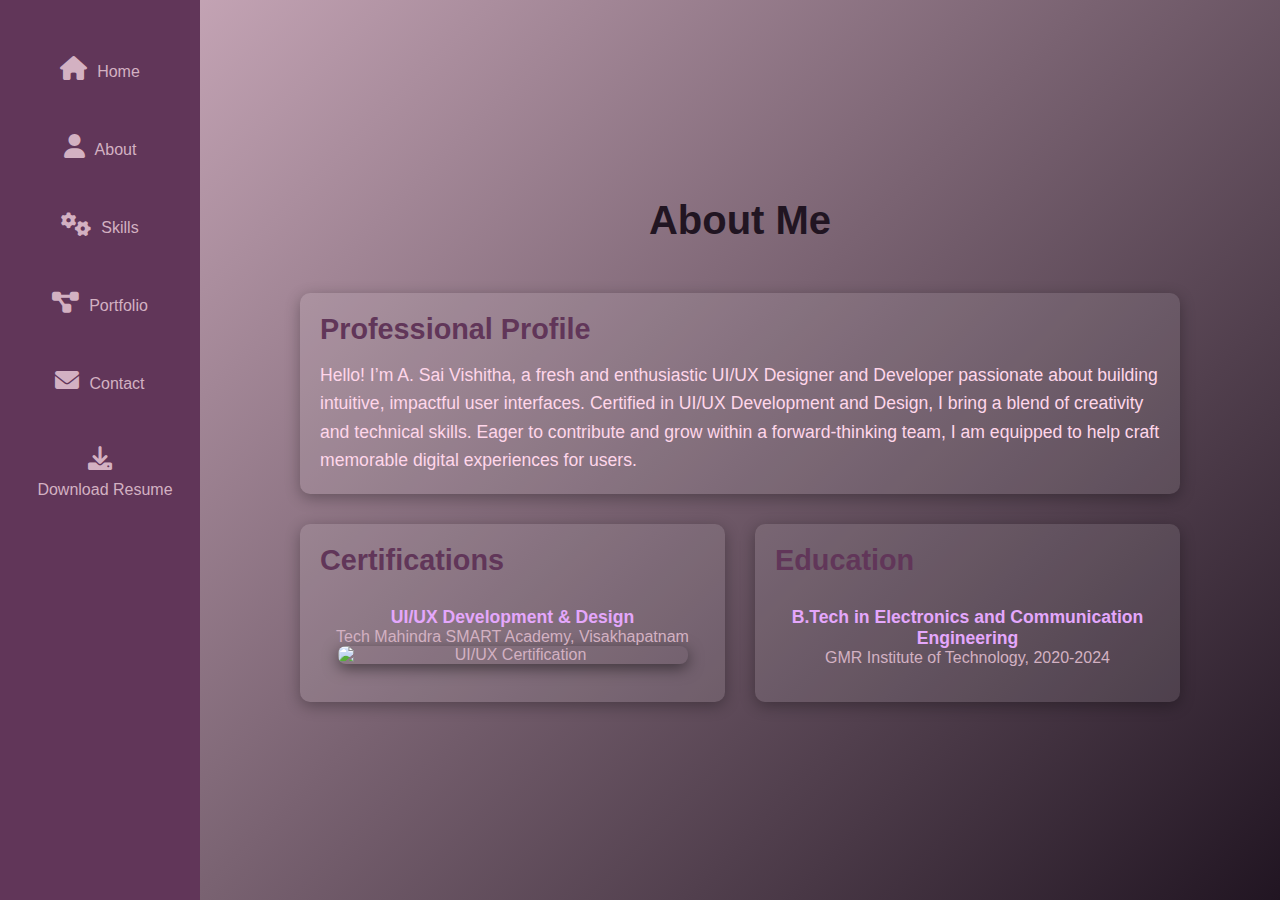
==== about.html @ b2bf9328 "first commit" ====
<!DOCTYPE html>
<html lang="en">
<head>
  <meta charset="UTF-8" />
  <meta name="viewport" content="width=device-width, initial-scale=1.0" />
  <title>Portfolio - About</title>
  <link rel="stylesheet" href="style.css" />
  <link rel="stylesheet" href="https://cdnjs.cloudflare.com/ajax/libs/font-awesome/6.0.0-beta3/css/all.min.css" />
</head>
<body>

  <!-- Sidebar Navigation -->
  <div class="sidebar">
    <ul>
        <li><a href="index.html" title="Home"><i class="fas fa-home"></i></a></li>
        <li><a href="about.html" title="About"><i class="fas fa-user"></i></a></li>
        <li><a href="skills.html" title="Skills"><i class="fas fa-cogs"></i></a></li>
        <li><a href="portfolio.html" title="Portfolio"><i class="fas fa-project-diagram"></i></a></li>
        <li><a href="contact.html" title="Contact"><i class="fas fa-envelope"></i></a></li>
        <li><a href="./images/Resume_A.Sai Vishitha.pdf" download target="_blank" class="download-btn" title="Download Resume"><i class="fas fa-download"></i></a></li>
    </ul>
  </div>

  <!-- Main Content -->
  <div class="main-content">
    <section id="about" class="about-section">
      <h2>About Me</h2>
      
      <!-- Profile Introduction Section -->
      <div class="profile-intro">
        <h3>Professional Profile</h3>
        <p>Hello! I’m A. Sai Vishitha, a fresh and enthusiastic UI/UX Designer and Developer passionate about building intuitive, impactful user interfaces. Certified in UI/UX Development and Design, I bring a blend of creativity and technical skills. Eager to contribute and grow within a forward-thinking team, I am equipped to help craft memorable digital experiences for users.</p>
      </div>
      
      <!-- Certifications Section -->
      <div class="certifications">
        <h3>Certifications</h3>
        <ul class="certification-list">
          <li>
            <span>UI/UX Development & Design</span> Tech Mahindra SMART Academy, Visakhapatnam
            <img src="images/ui-ux-certification.jpg" alt="UI/UX Certification">
          </li>
        </ul>
      </div>
      
      <!-- Education Section -->
      <div class="education">
        <h3>Education</h3>
        <ul class="education-list">
          <li>
            <span>B.Tech in Electronics and Communication Engineering</span>
            GMR Institute of Technology, 2020-2024
          </li>
        </ul>
      </div>
    </section>
  </div>

</body>
</html>
---- style.css ----
/* Global Styles */
* {
    margin: 0;
    padding: 0;
    box-sizing: border-box;
    font-family: 'Arial', sans-serif;
  }
  
  body {
    display: flex;
    background: linear-gradient(135deg, #D3B1C2, #211522);
    min-height: 100vh;
    justify-content: center;
    align-items: center;
  }
  
  /* Sidebar Styles */
  .sidebar {
    width: 60px;
    background-color: #613659;
    height: 100%;
    position: fixed;
    top: 0;
    left: 0;
    transition: width 0.3s ease-in-out;
    overflow-x: hidden;
    display: flex;
    flex-direction: column;
    align-items: center;
  }
  
  .sidebar ul {
    list-style-type: none;
    padding: 20px 0;
    text-align: center;
  }
  
  .sidebar ul li {
    margin: 20px 0;
  }
  
  .sidebar ul li a {
    color: #D3B1C2;
    font-size: 24px;
    display: block;
    padding: 15px;
    transition: transform 0.3s ease, padding 0.3s ease;
  }
  
  .sidebar ul li a:hover {
    transform: scale(1.2);
    background-color: #211522;
    border-radius: 8px;
  }
  
  .sidebar ul li a i {
    font-size: 24px;
  }
  
  /* Sidebar expands on hover */
  .sidebar:hover {
    width: 200px;
  }
  
  .sidebar:hover ul li a {
    padding: 15px 20px;
  }
  
  .sidebar:hover ul li a::after {
    content: attr(title);
    display: inline-block;
    margin-left: 10px;
    font-size: 16px;
    color: #D3B1C2;
  }
  
  /* Main Content Styles */
  .main-content {
    margin-left: 60px;
    padding: 0px 50px 0px 50px;
    width: calc(100% - 60px);  /* Ensure the content fits with the sidebar */
    transition: margin-left 0.3s ease-in-out;
  }
  
  .sidebar:hover + .main-content {
    margin-left: 200px;  /* Adjust the content margin when sidebar expands */
    width: calc(100% - 200px);  /* Make sure content resizes accordingly */
  }
  
  /* Home page */
  .home-section {
    display: flex;
    align-items: center;
    padding: 20px;
    gap: 50px;
    height: 100vh;
  }

  .profile-image img {
    width: 350px;
    border-radius: 10%;
    box-shadow: 0px 4px 15px rgba(0, 0, 0, 0.5);
  }

  /* Social icons styling */
  .social-icons {
    display: flex;
    gap: 30px;
    margin-top: 20px;
    justify-content: center;
  }

  .social-icons a {
    color: #613659;
    font-size: 36px;
    transition: transform 0.3s ease, color 0.3s ease;
  }

  .social-icons a:hover {
    justify-items: center;
    color:  #211522;
    transform: scale(1.2);
    transform: rotate(30deg);
  }

  .home-content h1 {
    font-size: 3.0em;
    background: linear-gradient(90deg, #613659, #211522, #C197D2);
    background-size: 200%;
    background-clip: text;
    color: transparent;
    animation: text-animation 5s infinite linear;
  }
  @keyframes text-animation {
    0% {
      background-position: 0%;
    }
    100% {
      background-position: 200%;
    }
  }

  .home-content h6 {
    font-size: 1.2em;
    margin: 10px 0;
    font-weight: 300;
    color: #D3B1C2;
  }

  .home-content p {
    font-size: 1.1em;
    margin: 15px 0;
    color: #D3B1C2;
    line-height: 1.6;
  }

  .contact-btn {
    display: inline-block;
    padding: 10px 20px;
    font-size: 1em;
    color: #000000;
    background-color: #C197D2;
    border: none;
    border-radius: 8px;
    cursor: pointer;
    text-decoration: none;
    transition: background 0.3s ease;
  }

  .contact-btn:hover {
    background-color: #613659;
    color: #D3B1C2;
  }

/* About Page */
.about-section {
  padding: 50px;
  display: grid;
  grid-template-columns: 1fr 1fr;
  gap: 30px;
}

.about-section h2 {
  font-size: 2.5em;
  color: #211522;
  margin-bottom: 20px;
  grid-column: span 2;
  text-align: center;
}

/* Style for profile introduction to take full width */
.profile-intro {
  background: rgba(255, 255, 255, 0.1);
  padding: 20px;
  border-radius: 10px;
  box-shadow: 0 4px 15px rgba(0, 0, 0, 0.3);
  grid-column: span 2;
}

/* Shared styles for sections */
.certifications, .education {
  background: rgba(255, 255, 255, 0.1);
  padding: 20px;
  border-radius: 10px;
  box-shadow: 0 4px 15px rgba(0, 0, 0, 0.3);
}

.profile-intro h3, .certifications h3, .education h3 {
  font-size: 1.8em;
  color: #613659;
  margin-bottom: 15px;
}

.profile-intro p {
  font-size: 1.1em;
  line-height: 1.6;
  color: #ffd6ea;
}

.certifications img {
  width: 100%;
  max-width: 350px;
  border-radius: 8px;
  box-shadow: 0px 4px 15px rgba(0, 0, 0, 0.5);
  margin-top: 10px;
  display: block;
  margin: 0 auto;
}

.certification-list, .education-list {
  list-style: none;
  padding: 0;
  margin: 0;
}

.certification-list li, .education-list li {
  padding: 15px;
  color: #D3B1C2;
  text-align: center;
  margin-top: 15px;
}

.certification-list li span, .education-list li span {
  display: block;
  color: #e4a7fc;
  font-weight: bold;
  font-size: 1.1em;
}


  /* Skills Page */
  .skills-section {
    padding: 50px;
    text-align: center;
  }

  .skills-section h2 {
    font-size: 2.5em;
    color: #211522;
    margin-bottom: 30px;
  }

  /* Skills Container */
  .skills-container {
    max-width: 1000px;
    margin: 0 auto;
    display: flex;
    flex-direction: column;
    gap: 30px;
  }

  /* Technical Skills Styling */
  .technical-skills {
    padding: 20px;
    border-radius: 10px;
  }

  .technical-skills h3 {
    text-align: left;
    font-size: 1.8em;
    color: #613659;
    margin-bottom: 20px;
  }

  /* Skills Grid */
  .skills-grid {
    display: flex;
    justify-content: space-around;
    flex-wrap: wrap;
    gap: 20px;
  }

  /* Individual Skill Box */
  .skill-box {
    background: rgba(0, 0, 0, 0.2);
    padding: 20px;
    border-radius: 10px;
    box-shadow: 0 4px 10px rgba(0, 0, 0, 0.2);
    text-align: center;
    width: 150px;
    position: relative;
    overflow: hidden;
    transition: transform 0.3s ease;
  }

  .skill-box:hover {
    transform: scale(1.05);
  }

  .skill-box img {
    width: 100px;
    height: 100px;
    transition: transform 0.3s ease, box-shadow 0.3s ease;
  }

  .skill-box:hover img {
    transform: scale(1.1);
  }

  .skill-name {
    position: absolute;
    top: 0;
    left: 0;
    width: 100%;
    height: 100%;
    display: flex;
    align-items: center;
    justify-content: center;
    color: #D3B1C2;
    font-size: 1.2em;
    background: rgba(0, 0, 0, 0.7);
    opacity: 0;
    transition: opacity 0.3s ease;
  }

  .skill-box:hover .skill-name {
    opacity: 1;
  }

  /* Skill Progress Bar */
  .skill-progress {
    width: 100%;
    height: 10px;
    background: rgba(255, 255, 255, 0.3);
    border-radius: 5px;
    position: relative;
    margin-top: 10px;
  }

  .skill-fill {
    height: 100%;
    background-color: #613659;
    border-radius: 5px;
  }

  .soft-skills {
    padding: 20px;
    border-radius: 10px;
  }

  .soft-skills h3 {
    text-align: left;
    font-size: 1.8em;
    color: #613659;
    margin-bottom: 20px;
  }

  .soft-skills ul {
    list-style: none;
    padding: 0;
    margin: 0;
    display: flex;
    flex-wrap: wrap;
    justify-content: center;
    gap: 15px;
  }

  .soft-skills li {
    font-size: 1.1em;
    padding: 10px 15px;
    background: rgba(255, 255, 255, 0.1);
    border-radius: 8px;
    color: #211522;
    box-shadow: 0 2px 10px rgba(0, 0, 0, 0.2);
  }

  /* Portfolio Page Styling */
  .portfolio-section {
    padding: 50px;
    text-align: center;
    height: 100vh;
  }

  .portfolio-section h2 {
    font-size: 2.5em;
    color: #211522;
    margin-bottom: 30px;
  }

  /* Filter Buttons */
  .filter-buttons {
    display: flex;
    justify-content: center;
    gap: 15px;
    margin-bottom: 30px;
  }

  .filter-buttons button {
    padding: 10px 20px;
    font-size: 1em;
    border: none;
    cursor: pointer;
    border-radius: 8px;
    background: #C197D2;
    color: #211522;
    transition: background 0.3s ease;
  }

  .filter-buttons button:hover {
    background: #613659;
    color: #D3B1C2;
  }

  /* Projects Grid */
  .projects-grid {
    display: flex;
    flex-wrap: wrap;
    justify-content: center;
    gap: 20px;
  }

  /* Individual Project Item */
  .project-item {
    background: rgba(255, 255, 255, 0.1);
    padding: 20px;
    border-radius: 10px;
    box-shadow: 0 4px 15px rgba(0, 0, 0, 0.3);
    width: 250px;
    text-align: center;
    transition: transform 0.3s ease, box-shadow 0.3s ease, background-color 0.3s ease;
    position: relative;
    overflow: hidden;
  }

  /* Hover Effects for Project Item */
  .project-item:hover {
    transform: scale(1.05);
    box-shadow: 0 10px 30px rgba(0, 0, 0, 0.5);
    background-color: #2222227e; /* Change background on hover */
  }

  .project-item img {
    width: 100%;
    height: 150px;
    object-fit: cover;
    transition: transform 0.3s ease;
  }

  .project-item:hover img {
    transform: scale(1.1);
  }

  .project-item h3 {
    font-size: 1.2em;
    margin: 15px 0;
    color: #613659;
  }

  .project-item p {
    font-size: 0.9em;
    color: #ffcee7;
  }

  /* Hide items initially */
  .project-item.hidden {
    display: none;
  }

  /* Tools used and buttons appear on hover */
  .project-item .project-buttons {
    position: absolute;
    bottom: 20px;
    left: 50%;
    transform: translateX(-50%);
    display: none;
    gap: 10px;
    opacity: 0;
    transition: opacity 0.3s ease;
  }

  .project-item .tools-used {
    position: absolute;
    top: 50%;
    left: 50%;
    transform: translate(-50%, -50%);
    display: none;
    color: #D3B1C2;
    font-size: 1em;
    background: rgba(0, 0, 0, 0.7);
    padding: 5px 10px;
    border-radius: 5px;
    transition: opacity 0.3s ease, transform 0.3s ease;
  }

  .project-item:hover .project-buttons,
  .project-item:hover .tools-used {
    display: flex;
    opacity: 1;
  }

  .project-item:hover .tools-used {
    transform: translate(-50%, -50%);
  }  

  /* Project Buttons for Source Code and Preview */
  .project-buttons button {
    padding: 10px;
    background-color: #C197D2;
    border: none;
    color: #211522;
    border-radius: 5px;
    cursor: pointer;
    font-size: 0.9em;
    transition: background-color 0.3s ease, transform 0.3s ease;
  }

  .project-buttons button:hover {
    background-color: #613659;
    color: #D3B1C2;
    transform: scale(1.1);
  }

  .project-buttons button:focus {
    outline: none;
  }

/* Contact Page */
  .contact-section {
    display: flex;
    align-items: center;
    justify-content: center;
    height: 100vh;
  }
  
  .container {
    max-width: 600px;
    width: 100%;
    padding: 20px;
    box-sizing: border-box;
  }
  
  /* Contact Card Styling */
  .contact-card {
    background: rgba(255, 255, 255, 0.1);
    padding: 40px;
    border-radius: 12px;
    box-shadow: 0 5px 15px rgba(0, 0, 0, 0.2);
    backdrop-filter: blur(10px);
    text-align: center;
    animation: fadeIn 1s ease;
  }
  
  .contact-card h1 {
    font-size: 2.5em;
    color: #211522;
    margin-bottom: 10px;
  }
  
  
  /* Form Styling */
  form {
    display: flex;
    flex-direction: column;
    gap: 20px;
  }
  
  form input,
  form textarea {
    background: rgba(255, 255, 255, 0.417);
    border: 2px solid transparent;
    padding: 12px;
    border-radius: 8px;
    color: #211522;
    font-size: 1rem;
    transition: border 0.3s ease, box-shadow 0.3s ease;
    width: 100%;
  }
  
  form input:focus,
  form textarea:focus {
    border: 2px solid #C197D2;
    outline: none;
  }
  
  /* Submit Button Styling */
  form button {
    background: #C197D2;
    color: #211522;
    padding: 12px;
    font-size: 1.2rem;
    border-radius: 8px;
    cursor: pointer;
    border: none;
    transition: background 0.3s ease, transform 0.3s ease;
  }
  
  form button:hover {
    background: #613659;
    color: #D3B1C2;
    transform: scale(1.05);
  }
  
  /* Fade-in Animation */
  @keyframes fadeIn {
    from {
      opacity: 0;
    }
    to {
      opacity: 1;
    }
  }
  
  /* Result Message Styling */
  .result {
    margin-top: 20px;
    font-size: 1rem;
    color: #613659;
    text-align: center;
    opacity: 0;
    animation: fadeIn 1s ease forwards;
    animation-delay: 1.4s;
  }
/* Mobile-Specific Sidebar Behavior */
@media (max-width: 768px) {
  .sidebar {
    width: 60px; /* Sidebar remains compact */
    height: 100vh;
    flex-direction: column;
    justify-content: flex-start;
  }

  .sidebar ul li a {
    width: 40px; /* Icon sizes remain compact */
    height: 40px;
  }

  .sidebar:hover {
    width: 60px; /* Prevent expansion on hover */
  }

  .main-content {
    margin-left: 60px; /* Adjust content area for sidebar width */
    padding: 10px;
  }
}
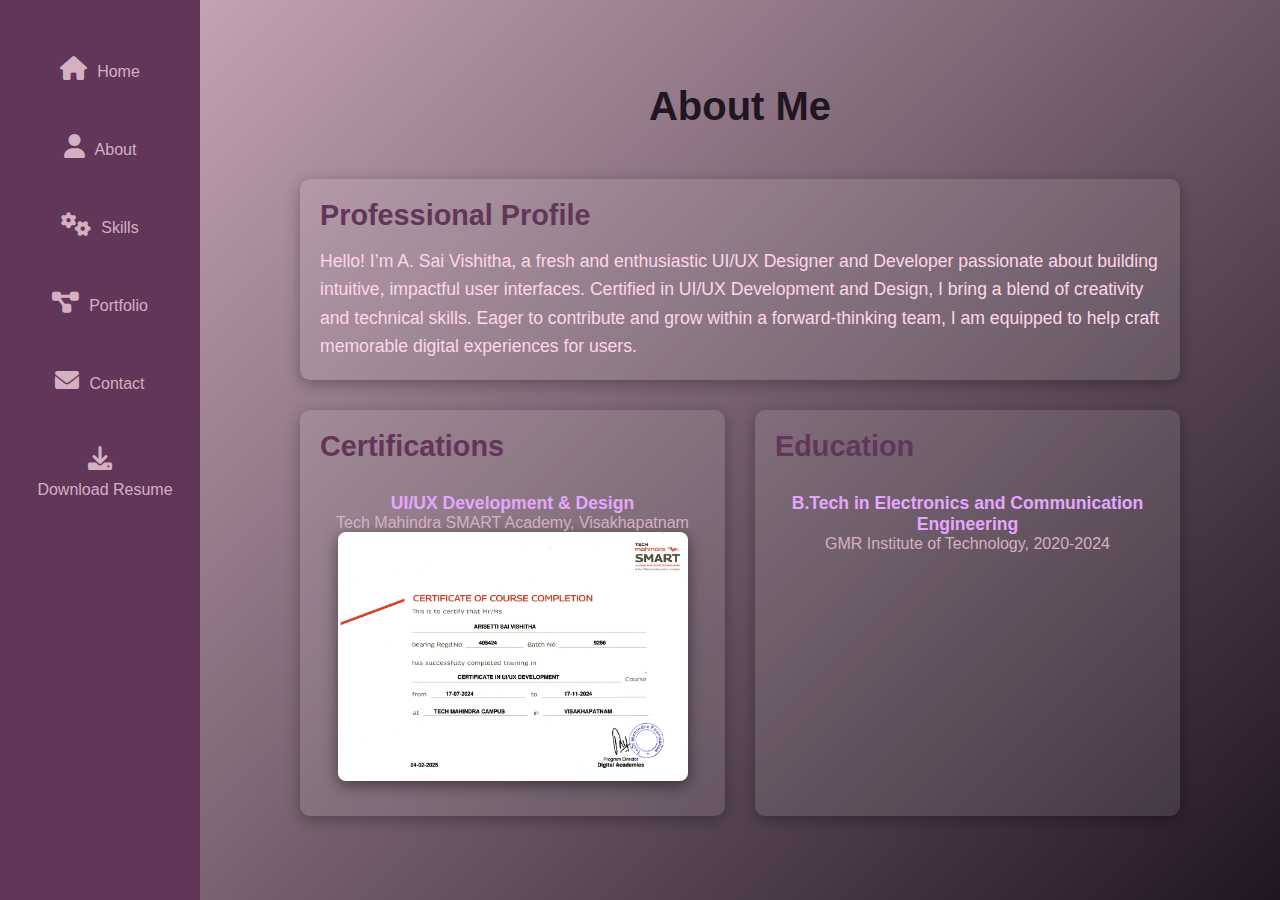
==== commit 50dd3d63: "added cerfication" ====
--- a/about.html
+++ b/about.html
@@ -38,7 +38,7 @@
         <ul class="certification-list">
           <li>
             <span>UI/UX Development & Design</span> Tech Mahindra SMART Academy, Visakhapatnam
-            <img src="images/ui-ux-certification.jpg" alt="UI/UX Certification">
+            <img src="images/TechM-certificate.png" alt="UI/UX Certification">
           </li>
         </ul>
       </div>
--- a/style.css
+++ b/style.css
@@ -4,18 +4,18 @@
     padding: 0;
     box-sizing: border-box;
     font-family: 'Arial', sans-serif;
-  }
-  
-  body {
+}
+
+body {
     display: flex;
     background: linear-gradient(135deg, #D3B1C2, #211522);
     min-height: 100vh;
     justify-content: center;
     align-items: center;
-  }
-  
-  /* Sidebar Styles */
-  .sidebar {
+}
+
+/* Sidebar Styles */
+.sidebar {
     width: 60px;
     background-color: #613659;
     height: 100%;
@@ -27,134 +27,135 @@
     display: flex;
     flex-direction: column;
     align-items: center;
-  }
-  
-  .sidebar ul {
+}
+
+.sidebar ul {
     list-style-type: none;
     padding: 20px 0;
     text-align: center;
-  }
-  
-  .sidebar ul li {
+}
+
+.sidebar ul li {
     margin: 20px 0;
-  }
-  
-  .sidebar ul li a {
+}
+
+.sidebar ul li a {
     color: #D3B1C2;
     font-size: 24px;
     display: block;
     padding: 15px;
     transition: transform 0.3s ease, padding 0.3s ease;
-  }
-  
-  .sidebar ul li a:hover {
+}
+
+.sidebar ul li a:hover {
     transform: scale(1.2);
     background-color: #211522;
     border-radius: 8px;
-  }
-  
-  .sidebar ul li a i {
+}
+
+.sidebar ul li a i {
     font-size: 24px;
-  }
-  
-  /* Sidebar expands on hover */
-  .sidebar:hover {
+}
+
+/* Sidebar expands on hover */
+.sidebar:hover {
     width: 200px;
-  }
-  
-  .sidebar:hover ul li a {
+}
+
+.sidebar:hover ul li a {
     padding: 15px 20px;
-  }
-  
-  .sidebar:hover ul li a::after {
+}
+
+.sidebar:hover ul li a::after {
     content: attr(title);
     display: inline-block;
     margin-left: 10px;
     font-size: 16px;
     color: #D3B1C2;
-  }
-  
-  /* Main Content Styles */
-  .main-content {
+}
+
+/* Main Content Styles */
+.main-content {
     margin-left: 60px;
     padding: 0px 50px 0px 50px;
-    width: calc(100% - 60px);  /* Ensure the content fits with the sidebar */
+    width: calc(100% - 60px);
     transition: margin-left 0.3s ease-in-out;
-  }
-  
-  .sidebar:hover + .main-content {
-    margin-left: 200px;  /* Adjust the content margin when sidebar expands */
-    width: calc(100% - 200px);  /* Make sure content resizes accordingly */
-  }
-  
-  /* Home page */
-  .home-section {
+}
+
+.sidebar:hover + .main-content {
+    margin-left: 200px;
+    width: calc(100% - 200px);
+}
+
+/* Home page */
+.home-section {
     display: flex;
     align-items: center;
     padding: 20px;
     gap: 50px;
     height: 100vh;
-  }
-
-  .profile-image img {
+}
+
+.profile-image img {
     width: 350px;
     border-radius: 10%;
     box-shadow: 0px 4px 15px rgba(0, 0, 0, 0.5);
-  }
-
-  /* Social icons styling */
-  .social-icons {
+}
+
+/* Social icons styling */
+.social-icons {
     display: flex;
     gap: 30px;
     margin-top: 20px;
     justify-content: center;
-  }
-
-  .social-icons a {
+}
+
+.social-icons a {
     color: #613659;
     font-size: 36px;
     transition: transform 0.3s ease, color 0.3s ease;
-  }
-
-  .social-icons a:hover {
+}
+
+.social-icons a:hover {
     justify-items: center;
-    color:  #211522;
+    color: #211522;
     transform: scale(1.2);
     transform: rotate(30deg);
-  }
-
-  .home-content h1 {
+}
+
+.home-content h1 {
     font-size: 3.0em;
     background: linear-gradient(90deg, #613659, #211522, #C197D2);
     background-size: 200%;
     background-clip: text;
     color: transparent;
     animation: text-animation 5s infinite linear;
-  }
-  @keyframes text-animation {
+}
+
+@keyframes text-animation {
     0% {
-      background-position: 0%;
+        background-position: 0%;
     }
     100% {
-      background-position: 200%;
-    }
-  }
-
-  .home-content h6 {
+        background-position: 200%;
+    }
+}
+
+.home-content h6 {
     font-size: 1.2em;
     margin: 10px 0;
     font-weight: 300;
     color: #D3B1C2;
-  }
-
-  .home-content p {
+}
+
+.home-content p {
     font-size: 1.1em;
     margin: 15px 0;
     color: #D3B1C2;
     line-height: 1.6;
-  }
-
-  .contact-btn {
+}
+
+.contact-btn {
     display: inline-block;
     padding: 10px 20px;
     font-size: 1em;
@@ -165,133 +166,126 @@
     cursor: pointer;
     text-decoration: none;
     transition: background 0.3s ease;
-  }
-
-  .contact-btn:hover {
+}
+
+.contact-btn:hover {
     background-color: #613659;
     color: #D3B1C2;
-  }
+}
 
 /* About Page */
 .about-section {
-  padding: 50px;
-  display: grid;
-  grid-template-columns: 1fr 1fr;
-  gap: 30px;
+    padding: 50px;
+    display: grid;
+    grid-template-columns: 1fr 1fr;
+    gap: 30px;
 }
 
 .about-section h2 {
-  font-size: 2.5em;
-  color: #211522;
-  margin-bottom: 20px;
-  grid-column: span 2;
-  text-align: center;
-}
-
-/* Style for profile introduction to take full width */
+    font-size: 2.5em;
+    color: #211522;
+    margin-bottom: 20px;
+    grid-column: span 2;
+    text-align: center;
+}
+
 .profile-intro {
-  background: rgba(255, 255, 255, 0.1);
-  padding: 20px;
-  border-radius: 10px;
-  box-shadow: 0 4px 15px rgba(0, 0, 0, 0.3);
-  grid-column: span 2;
-}
-
-/* Shared styles for sections */
+    background: rgba(255, 255, 255, 0.1);
+    padding: 20px;
+    border-radius: 10px;
+    box-shadow: 0 4px 15px rgba(0, 0, 0, 0.3);
+    grid-column: span 2;
+}
+
 .certifications, .education {
-  background: rgba(255, 255, 255, 0.1);
-  padding: 20px;
-  border-radius: 10px;
-  box-shadow: 0 4px 15px rgba(0, 0, 0, 0.3);
+    background: rgba(255, 255, 255, 0.1);
+    padding: 20px;
+    border-radius: 10px;
+    box-shadow: 0 4px 15px rgba(0, 0, 0, 0.3);
 }
 
 .profile-intro h3, .certifications h3, .education h3 {
-  font-size: 1.8em;
-  color: #613659;
-  margin-bottom: 15px;
+    font-size: 1.8em;
+    color: #613659;
+    margin-bottom: 15px;
 }
 
 .profile-intro p {
-  font-size: 1.1em;
-  line-height: 1.6;
-  color: #ffd6ea;
+    font-size: 1.1em;
+    line-height: 1.6;
+    color: #ffd6ea;
 }
 
 .certifications img {
-  width: 100%;
-  max-width: 350px;
-  border-radius: 8px;
-  box-shadow: 0px 4px 15px rgba(0, 0, 0, 0.5);
-  margin-top: 10px;
-  display: block;
-  margin: 0 auto;
+    width: 100%;
+    max-width: 350px;
+    border-radius: 8px;
+    box-shadow: 0px 4px 15px rgba(0, 0, 0, 0.5);
+    margin-top: 10px;
+    display: block;
+    margin: 0 auto;
 }
 
 .certification-list, .education-list {
-  list-style: none;
-  padding: 0;
-  margin: 0;
+    list-style: none;
+    padding: 0;
+    margin: 0;
 }
 
 .certification-list li, .education-list li {
-  padding: 15px;
-  color: #D3B1C2;
-  text-align: center;
-  margin-top: 15px;
+    padding: 15px;
+    color: #D3B1C2;
+    text-align: center;
+    margin-top: 15px;
 }
 
 .certification-list li span, .education-list li span {
-  display: block;
-  color: #e4a7fc;
-  font-weight: bold;
-  font-size: 1.1em;
-}
-
-
-  /* Skills Page */
-  .skills-section {
+    display: block;
+    color: #e4a7fc;
+    font-weight: bold;
+    font-size: 1.1em;
+}
+
+/* Skills Page */
+.skills-section {
     padding: 50px;
     text-align: center;
-  }
-
-  .skills-section h2 {
+}
+
+.skills-section h2 {
     font-size: 2.5em;
     color: #211522;
     margin-bottom: 30px;
-  }
-
-  /* Skills Container */
-  .skills-container {
+}
+
+.skills-container {
     max-width: 1000px;
     margin: 0 auto;
     display: flex;
     flex-direction: column;
     gap: 30px;
-  }
-
-  /* Technical Skills Styling */
-  .technical-skills {
+}
+
+.technical-skills {
     padding: 20px;
     border-radius: 10px;
-  }
-
-  .technical-skills h3 {
+}
+
+.technical-skills h3 {
     text-align: left;
     font-size: 1.8em;
     color: #613659;
     margin-bottom: 20px;
-  }
-
-  /* Skills Grid */
-  .skills-grid {
+}
+
+.skills-grid {
     display: flex;
     justify-content: space-around;
     flex-wrap: wrap;
     gap: 20px;
-  }
-
-  /* Individual Skill Box */
-  .skill-box {
+}
+
+.skill-box {
     background: rgba(0, 0, 0, 0.2);
     padding: 20px;
     border-radius: 10px;
@@ -301,23 +295,23 @@
     position: relative;
     overflow: hidden;
     transition: transform 0.3s ease;
-  }
-
-  .skill-box:hover {
+}
+
+.skill-box:hover {
     transform: scale(1.05);
-  }
-
-  .skill-box img {
+}
+
+.skill-box img {
     width: 100px;
     height: 100px;
     transition: transform 0.3s ease, box-shadow 0.3s ease;
-  }
-
-  .skill-box:hover img {
+}
+
+.skill-box:hover img {
     transform: scale(1.1);
-  }
-
-  .skill-name {
+}
+
+.skill-name {
     position: absolute;
     top: 0;
     left: 0;
@@ -331,41 +325,40 @@
     background: rgba(0, 0, 0, 0.7);
     opacity: 0;
     transition: opacity 0.3s ease;
-  }
-
-  .skill-box:hover .skill-name {
+}
+
+.skill-box:hover .skill-name {
     opacity: 1;
-  }
-
-  /* Skill Progress Bar */
-  .skill-progress {
+}
+
+.skill-progress {
     width: 100%;
     height: 10px;
     background: rgba(255, 255, 255, 0.3);
     border-radius: 5px;
     position: relative;
     margin-top: 10px;
-  }
-
-  .skill-fill {
+}
+
+.skill-fill {
     height: 100%;
     background-color: #613659;
     border-radius: 5px;
-  }
-
-  .soft-skills {
+}
+
+.soft-skills {
     padding: 20px;
     border-radius: 10px;
-  }
-
-  .soft-skills h3 {
+}
+
+.soft-skills h3 {
     text-align: left;
     font-size: 1.8em;
     color: #613659;
     margin-bottom: 20px;
-  }
-
-  .soft-skills ul {
+}
+
+.soft-skills ul {
     list-style: none;
     padding: 0;
     margin: 0;
@@ -373,39 +366,38 @@
     flex-wrap: wrap;
     justify-content: center;
     gap: 15px;
-  }
-
-  .soft-skills li {
+}
+
+.soft-skills li {
     font-size: 1.1em;
     padding: 10px 15px;
     background: rgba(255, 255, 255, 0.1);
     border-radius: 8px;
     color: #211522;
     box-shadow: 0 2px 10px rgba(0, 0, 0, 0.2);
-  }
-
-  /* Portfolio Page Styling */
-  .portfolio-section {
+}
+
+/* Portfolio Page Styling */
+.portfolio-section {
     padding: 50px;
     text-align: center;
     height: 100vh;
-  }
-
-  .portfolio-section h2 {
+}
+
+.portfolio-section h2 {
     font-size: 2.5em;
     color: #211522;
     margin-bottom: 30px;
-  }
-
-  /* Filter Buttons */
-  .filter-buttons {
+}
+
+.filter-buttons {
     display: flex;
     justify-content: center;
     gap: 15px;
     margin-bottom: 30px;
-  }
-
-  .filter-buttons button {
+}
+
+.filter-buttons button {
     padding: 10px 20px;
     font-size: 1em;
     border: none;
@@ -414,23 +406,21 @@
     background: #C197D2;
     color: #211522;
     transition: background 0.3s ease;
-  }
-
-  .filter-buttons button:hover {
+}
+
+.filter-buttons button:hover {
     background: #613659;
     color: #D3B1C2;
-  }
-
-  /* Projects Grid */
-  .projects-grid {
+}
+
+.projects-grid {
     display: flex;
     flex-wrap: wrap;
     justify-content: center;
     gap: 20px;
-  }
-
-  /* Individual Project Item */
-  .project-item {
+}
+
+.project-item {
     background: rgba(255, 255, 255, 0.1);
     padding: 20px;
     border-radius: 10px;
@@ -440,44 +430,41 @@
     transition: transform 0.3s ease, box-shadow 0.3s ease, background-color 0.3s ease;
     position: relative;
     overflow: hidden;
-  }
-
-  /* Hover Effects for Project Item */
-  .project-item:hover {
+}
+
+.project-item:hover {
     transform: scale(1.05);
     box-shadow: 0 10px 30px rgba(0, 0, 0, 0.5);
-    background-color: #2222227e; /* Change background on hover */
-  }
-
-  .project-item img {
+    background-color: #2222227e;
+}
+
+.project-item img {
     width: 100%;
     height: 150px;
     object-fit: cover;
     transition: transform 0.3s ease;
-  }
-
-  .project-item:hover img {
+}
+
+.project-item:hover img {
     transform: scale(1.1);
-  }
-
-  .project-item h3 {
+}
+
+.project-item h3 {
     font-size: 1.2em;
     margin: 15px 0;
     color: #613659;
-  }
-
-  .project-item p {
+}
+
+.project-item p {
     font-size: 0.9em;
     color: #ffcee7;
-  }
-
-  /* Hide items initially */
-  .project-item.hidden {
+}
+
+.project-item.hidden {
     display: none;
-  }
-
-  /* Tools used and buttons appear on hover */
-  .project-item .project-buttons {
+}
+
+.project-item .project-buttons {
     position: absolute;
     bottom: 20px;
     left: 50%;
@@ -486,9 +473,9 @@
     gap: 10px;
     opacity: 0;
     transition: opacity 0.3s ease;
-  }
-
-  .project-item .tools-used {
+}
+
+.project-item .tools-used {
     position: absolute;
     top: 50%;
     left: 50%;
@@ -500,20 +487,19 @@
     padding: 5px 10px;
     border-radius: 5px;
     transition: opacity 0.3s ease, transform 0.3s ease;
-  }
-
-  .project-item:hover .project-buttons,
-  .project-item:hover .tools-used {
+}
+
+.project-item:hover .project-buttons,
+.project-item:hover .tools-used {
     display: flex;
     opacity: 1;
-  }
-
-  .project-item:hover .tools-used {
+}
+
+.project-item:hover .tools-used {
     transform: translate(-50%, -50%);
-  }  
-
-  /* Project Buttons for Source Code and Preview */
-  .project-buttons button {
+}
+
+.project-buttons button {
     padding: 10px;
     background-color: #C197D2;
     border: none;
@@ -522,35 +508,34 @@
     cursor: pointer;
     font-size: 0.9em;
     transition: background-color 0.3s ease, transform 0.3s ease;
-  }
-
-  .project-buttons button:hover {
+}
+
+.project-buttons button:hover {
     background-color: #613659;
     color: #D3B1C2;
     transform: scale(1.1);
-  }
-
-  .project-buttons button:focus {
+}
+
+.project-buttons button:focus {
     outline: none;
-  }
+}
 
 /* Contact Page */
-  .contact-section {
+.contact-section {
     display: flex;
     align-items: center;
     justify-content: center;
     height: 100vh;
-  }
-  
-  .container {
+}
+
+.container {
     max-width: 600px;
     width: 100%;
     padding: 20px;
     box-sizing: border-box;
-  }
-  
-  /* Contact Card Styling */
-  .contact-card {
+}
+
+.contact-card {
     background: rgba(255, 255, 255, 0.1);
     padding: 40px;
     border-radius: 12px;
@@ -558,24 +543,22 @@
     backdrop-filter: blur(10px);
     text-align: center;
     animation: fadeIn 1s ease;
-  }
-  
-  .contact-card h1 {
+}
+
+.contact-card h1 {
     font-size: 2.5em;
     color: #211522;
     margin-bottom: 10px;
-  }
-  
-  
-  /* Form Styling */
-  form {
+}
+
+form {
     display: flex;
     flex-direction: column;
     gap: 20px;
-  }
-  
-  form input,
-  form textarea {
+}
+
+form input,
+form textarea {
     background: rgba(255, 255, 255, 0.417);
     border: 2px solid transparent;
     padding: 12px;
@@ -584,16 +567,15 @@
     font-size: 1rem;
     transition: border 0.3s ease, box-shadow 0.3s ease;
     width: 100%;
-  }
-  
-  form input:focus,
-  form textarea:focus {
+}
+
+form input:focus,
+form textarea:focus {
     border: 2px solid #C197D2;
     outline: none;
-  }
-  
-  /* Submit Button Styling */
-  form button {
+}
+
+form button {
     background: #C197D2;
     color: #211522;
     padding: 12px;
@@ -602,26 +584,24 @@
     cursor: pointer;
     border: none;
     transition: background 0.3s ease, transform 0.3s ease;
-  }
-  
-  form button:hover {
+}
+
+form button:hover {
     background: #613659;
     color: #D3B1C2;
     transform: scale(1.05);
-  }
-  
-  /* Fade-in Animation */
-  @keyframes fadeIn {
+}
+
+@keyframes fadeIn {
     from {
-      opacity: 0;
+        opacity: 0;
     }
     to {
-      opacity: 1;
-    }
-  }
-  
-  /* Result Message Styling */
-  .result {
+        opacity: 1;
+    }
+}
+
+.result {
     margin-top: 20px;
     font-size: 1rem;
     color: #613659;
@@ -629,27 +609,85 @@
     opacity: 0;
     animation: fadeIn 1s ease forwards;
     animation-delay: 1.4s;
-  }
-/* Mobile-Specific Sidebar Behavior */
+}
+
+/* Media Queries for Responsiveness */
+
+/* Mobile Devices (up to 768px) */
 @media (max-width: 768px) {
-  .sidebar {
-    width: 60px; /* Sidebar remains compact */
-    height: 100vh;
-    flex-direction: column;
-    justify-content: flex-start;
-  }
-
-  .sidebar ul li a {
-    width: 40px; /* Icon sizes remain compact */
-    height: 40px;
-  }
-
-  .sidebar:hover {
-    width: 60px; /* Prevent expansion on hover */
-  }
-
-  .main-content {
-    margin-left: 60px; /* Adjust content area for sidebar width */
-    padding: 10px;
-  }
-}
+    .home-section {
+        flex-direction: column;
+        text-align: center;
+        gap: 20px;
+        padding: 10px;
+    }
+
+    .profile-image img {
+        width: 200px;
+    }
+
+    .home-content h1 {
+        font-size: 2em;
+    }
+
+    .home-content h6 {
+        font-size: 1em;
+    }
+
+    .home-content p {
+        font-size: 0.9em;
+    }
+
+    .about-section {
+        grid-template-columns: 1fr;
+        padding: 20px;
+    }
+
+    .profile-intro, .certifications, .education {
+        grid-column: span 1;
+    }
+
+    .skills-grid {
+        flex-direction: column;
+        align-items: center;
+    }
+
+    .project-item {
+        width: 100%;
+    }
+
+    .sidebar {
+        width: 60px;
+    }
+
+    .sidebar:hover {
+        width: 60px;
+    }
+
+    .main-content {
+        margin-left: 60px;
+        padding: 10px;
+    }
+}
+
+/* Tablets (769px to 1024px) */
+@media (min-width: 769px) and (max-width: 1024px) {
+    .home-section {
+        gap: 30px;
+    }
+
+    .profile-image img {
+        width: 250px;
+    }
+
+    .home-content h1 {
+        font-size: 2.5em;
+    }
+
+    .about-section {
+        grid-template-columns: 1fr;
+    }
+
+    .skills-grid {
+        justify-content: center;
+    }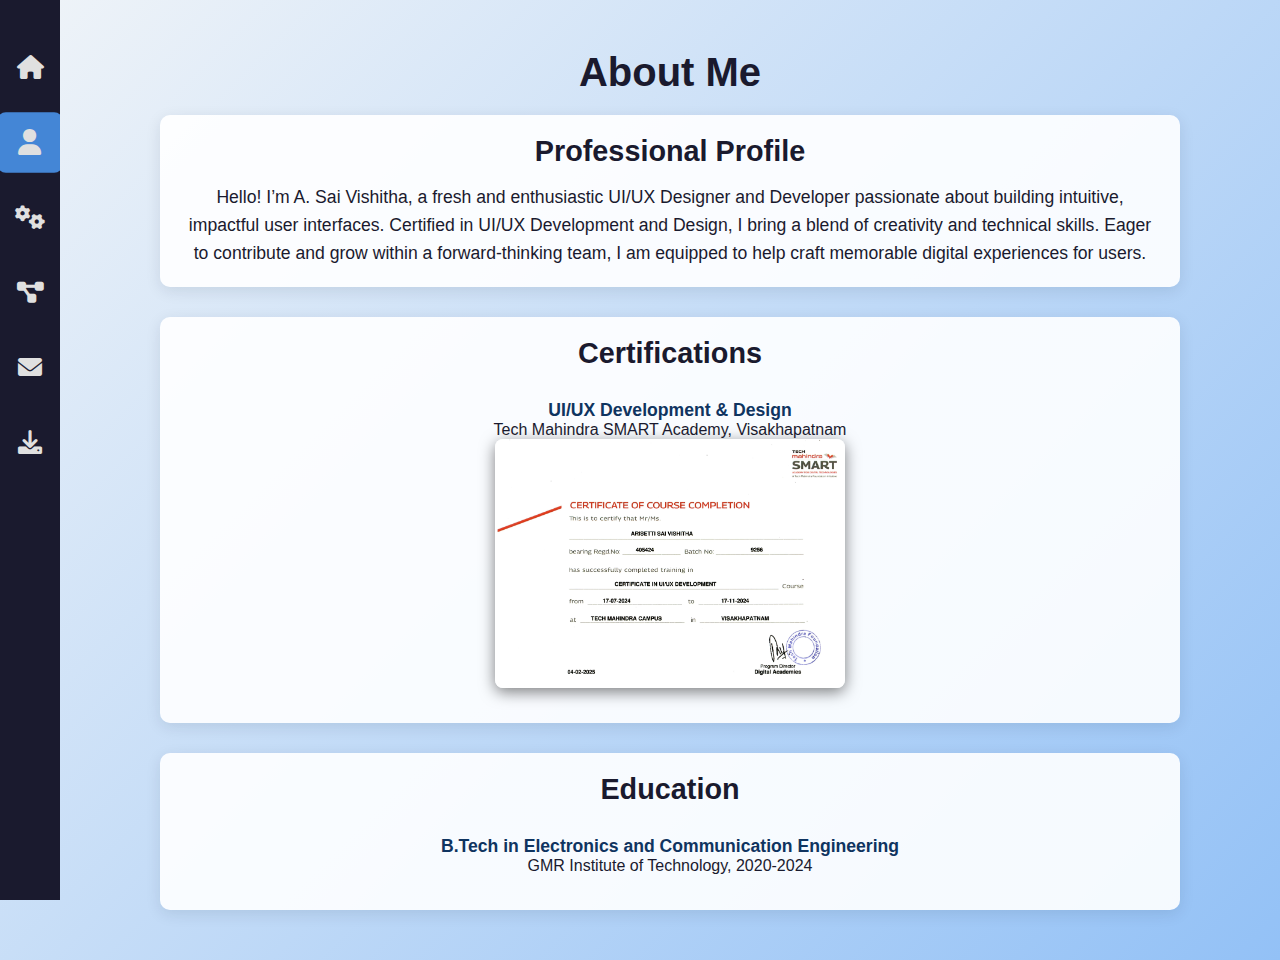
==== commit c81dca92: "updated website" ====
--- a/about.html
+++ b/about.html
@@ -17,44 +17,61 @@
         <li><a href="skills.html" title="Skills"><i class="fas fa-cogs"></i></a></li>
         <li><a href="portfolio.html" title="Portfolio"><i class="fas fa-project-diagram"></i></a></li>
         <li><a href="contact.html" title="Contact"><i class="fas fa-envelope"></i></a></li>
-        <li><a href="./images/Resume_A.Sai Vishitha.pdf" download target="_blank" class="download-btn" title="Download Resume"><i class="fas fa-download"></i></a></li>
+        <li><a href="./images/Resume_Sai Vishitha.pdf" download target="_blank" class="download-btn" title="Download Resume"><i class="fas fa-download"></i></a></li>
     </ul>
   </div>
+  <script>
+    // Get the current page URL
+    const currentPageUrl = window.location.href;
+
+    // Get all the sidebar links
+    const sidebarLinks = document.querySelectorAll('.sidebar ul li a');
+
+    // Loop through each link and check if it matches the current page URL
+    sidebarLinks.forEach(link => {
+        if (link.href === currentPageUrl) {
+            link.parentElement.classList.add('active'); // Add 'active' class to the parent <li>
+        }
+    });
+</script>
 
   <!-- Main Content -->
   <div class="main-content">
     <section id="about" class="about-section">
       <h2>About Me</h2>
+      <div class="about-container">
+        <!-- Profile Introduction Section -->
+        <div class="profile-intro">
+          <h3>Professional Profile</h3>
+          <p>Hello! I’m A. Sai Vishitha, a fresh and enthusiastic UI/UX Designer and Developer passionate about building intuitive, impactful user interfaces. Certified in UI/UX Development and Design, I bring a blend of creativity and technical skills. Eager to contribute and grow within a forward-thinking team, I am equipped to help craft memorable digital experiences for users.</p>
+        </div>
       
-      <!-- Profile Introduction Section -->
-      <div class="profile-intro">
-        <h3>Professional Profile</h3>
-        <p>Hello! I’m A. Sai Vishitha, a fresh and enthusiastic UI/UX Designer and Developer passionate about building intuitive, impactful user interfaces. Certified in UI/UX Development and Design, I bring a blend of creativity and technical skills. Eager to contribute and grow within a forward-thinking team, I am equipped to help craft memorable digital experiences for users.</p>
-      </div>
+        <!-- Certifications Section -->
+        <div class="certifications">
+          <h3>Certifications</h3>
+          <ul class="certification-list">
+            <li>
+              <span>UI/UX Development & Design</span> Tech Mahindra SMART Academy, Visakhapatnam
+              <img src="images/TechM-certificate.png" alt="UI/UX Certification">
+            </li>
+          </ul>
+        </div>
       
-      <!-- Certifications Section -->
-      <div class="certifications">
-        <h3>Certifications</h3>
-        <ul class="certification-list">
-          <li>
-            <span>UI/UX Development & Design</span> Tech Mahindra SMART Academy, Visakhapatnam
-            <img src="images/TechM-certificate.png" alt="UI/UX Certification">
-          </li>
-        </ul>
-      </div>
-      
-      <!-- Education Section -->
-      <div class="education">
-        <h3>Education</h3>
-        <ul class="education-list">
-          <li>
-            <span>B.Tech in Electronics and Communication Engineering</span>
-            GMR Institute of Technology, 2020-2024
-          </li>
-        </ul>
+        <!-- Education Section -->
+        <div class="education">
+          <h3>Education</h3>
+          <ul class="education-list">
+            <li>
+              <span>B.Tech in Electronics and Communication Engineering</span>
+              GMR Institute of Technology, 2020-2024
+            </li>
+          </ul>
+        </div>
       </div>
     </section>
   </div>
 
+  <script src="main.js"></script>
+
 </body>
 </html>
--- a/style.css
+++ b/style.css
@@ -3,21 +3,22 @@
     margin: 0;
     padding: 0;
     box-sizing: border-box;
-    font-family: 'Arial', sans-serif;
+    font-family: 'Poppins', sans-serif; /* Updated font */
 }
 
 body {
     display: flex;
-    background: linear-gradient(135deg, #D3B1C2, #211522);
+    background: linear-gradient(135deg, #f0f4f8, #93c1f6); /* Softer gradient */
     min-height: 100vh;
     justify-content: center;
     align-items: center;
+    color: #333; /* Darker text for better readability */
 }
 
 /* Sidebar Styles */
 .sidebar {
     width: 60px;
-    background-color: #613659;
+    background-color: #1a1a2e; /* Darker sidebar */
     height: 100%;
     position: fixed;
     top: 0;
@@ -40,38 +41,28 @@
 }
 
 .sidebar ul li a {
-    color: #D3B1C2;
-    font-size: 24px;
+    color: #e0e0e0; /* Light text for contrast */
+    font-size: 16px;
     display: block;
     padding: 15px;
-    transition: transform 0.3s ease, padding 0.3s ease;
+    transition: transform 0.3s ease, padding 0.3s ease, background-color 0.3s ease;
 }
 
 .sidebar ul li a:hover {
     transform: scale(1.2);
-    background-color: #211522;
-    border-radius: 8px;
+    background-color: #16213e; /* Darker hover background */
+    border-radius: 8px;
+}
+
+/* Highlight the active page */
+.sidebar ul li.active a {
+    background-color: #4486d6; /* Highlight color */
+    border-radius: 8px;
+    transform: scale(1.1);
 }
 
 .sidebar ul li a i {
     font-size: 24px;
-}
-
-/* Sidebar expands on hover */
-.sidebar:hover {
-    width: 200px;
-}
-
-.sidebar:hover ul li a {
-    padding: 15px 20px;
-}
-
-.sidebar:hover ul li a::after {
-    content: attr(title);
-    display: inline-block;
-    margin-left: 10px;
-    font-size: 16px;
-    color: #D3B1C2;
 }
 
 /* Main Content Styles */
@@ -82,11 +73,6 @@
     transition: margin-left 0.3s ease-in-out;
 }
 
-.sidebar:hover + .main-content {
-    margin-left: 200px;
-    width: calc(100% - 200px);
-}
-
 /* Home page */
 .home-section {
     display: flex;
@@ -97,9 +83,19 @@
 }
 
 .profile-image img {
-    width: 350px;
+    width: 250px;
     border-radius: 10%;
     box-shadow: 0px 4px 15px rgba(0, 0, 0, 0.5);
+    animation: float 3s ease-in-out infinite; /* Floating animation */
+}
+
+@keyframes float {
+    0%, 100% {
+        transform: translateY(0);
+    }
+    50% {
+        transform: translateY(-10px);
+    }
 }
 
 /* Social icons styling */
@@ -111,21 +107,19 @@
 }
 
 .social-icons a {
-    color: #613659;
+    color: #1a1a2e; /* Darker color for icons */
     font-size: 36px;
     transition: transform 0.3s ease, color 0.3s ease;
 }
 
 .social-icons a:hover {
-    justify-items: center;
-    color: #211522;
-    transform: scale(1.2);
-    transform: rotate(30deg);
+    color: #4486d6; 
+    transform: scale(1.2) rotate(15deg);
 }
 
 .home-content h1 {
     font-size: 3.0em;
-    background: linear-gradient(90deg, #613659, #211522, #C197D2);
+    background: linear-gradient(90deg, #1a1a2e, #16213e, #0f3460); /* Updated gradient */
     background-size: 200%;
     background-clip: text;
     color: transparent;
@@ -145,13 +139,13 @@
     font-size: 1.2em;
     margin: 10px 0;
     font-weight: 300;
-    color: #D3B1C2;
+    color: #1a1a2e;
 }
 
 .home-content p {
     font-size: 1.1em;
     margin: 15px 0;
-    color: #D3B1C2;
+    color: #1a1a2e;
     line-height: 1.6;
 }
 
@@ -159,61 +153,72 @@
     display: inline-block;
     padding: 10px 20px;
     font-size: 1em;
-    color: #000000;
-    background-color: #C197D2;
+    color: #ffffff;
+    background-color: #0f3460; /* Updated button color */
     border: none;
     border-radius: 8px;
     cursor: pointer;
     text-decoration: none;
-    transition: background 0.3s ease;
+    transition: background 0.3s ease, transform 0.3s ease;
 }
 
 .contact-btn:hover {
-    background-color: #613659;
-    color: #D3B1C2;
+    background-color: #16213e; /* Darker hover color */
+    transform: scale(1.05); /* Slight scale on hover */
 }
 
 /* About Page */
 .about-section {
     padding: 50px;
-    display: grid;
-    grid-template-columns: 1fr 1fr;
+    text-align: center;
     gap: 30px;
 }
 
 .about-section h2 {
     font-size: 2.5em;
-    color: #211522;
+    color: #1a1a2e;
     margin-bottom: 20px;
-    grid-column: span 2;
-    text-align: center;
-}
-
-.profile-intro {
-    background: rgba(255, 255, 255, 0.1);
+    animation: fadeIn 1s ease-in-out; /* Fade-in animation */
+}
+
+@keyframes fadeIn {
+    from {
+        opacity: 0;
+    }
+    to {
+        opacity: 1;
+    }
+}
+
+.about-container {
+    display: flex;
+    flex-direction: column;
+    gap: 30px;
+}
+
+.profile-intro, .certifications, .education {
+    background: rgba(255, 255, 255, 0.9); /* Semi-transparent white */
     padding: 20px;
     border-radius: 10px;
-    box-shadow: 0 4px 15px rgba(0, 0, 0, 0.3);
-    grid-column: span 2;
-}
-
-.certifications, .education {
-    background: rgba(255, 255, 255, 0.1);
-    padding: 20px;
-    border-radius: 10px;
-    box-shadow: 0 4px 15px rgba(0, 0, 0, 0.3);
+    box-shadow: 0 4px 15px rgba(8, 34, 50, 0.1);
+    transition: transform 0.3s ease, box-shadow 0.3s ease;
+}
+
+.profile-intro:hover, .certifications:hover, .education:hover {
+    transform: translateY(-5px); /* Lift on hover */
+    box-shadow: 0 10px 20px rgba(0, 0, 0, 0.2);
 }
 
 .profile-intro h3, .certifications h3, .education h3 {
     font-size: 1.8em;
-    color: #613659;
+    color: #1a1a2e;
     margin-bottom: 15px;
 }
 
 .profile-intro p {
     font-size: 1.1em;
     line-height: 1.6;
-    color: #ffd6ea;
+    color: #1a1a2e;
 }
 
 .certifications img {
@@ -234,14 +239,14 @@
 
 .certification-list li, .education-list li {
     padding: 15px;
-    color: #D3B1C2;
+    color: #1a1a2e;
     text-align: center;
     margin-top: 15px;
 }
 
 .certification-list li span, .education-list li span {
     display: block;
-    color: #e4a7fc;
+    color: #0f3460;
     font-weight: bold;
     font-size: 1.1em;
 }
@@ -254,8 +259,9 @@
 
 .skills-section h2 {
     font-size: 2.5em;
-    color: #211522;
+    color: #1a1a2e;
     margin-bottom: 30px;
+    animation: fadeIn 1s ease-in-out;
 }
 
 .skills-container {
@@ -266,15 +272,23 @@
     gap: 30px;
 }
 
-.technical-skills {
+.technical-skills, .soft-skills {
+    background: rgba(255, 255, 255, 0.9);
     padding: 20px;
     border-radius: 10px;
-}
-
-.technical-skills h3 {
+    box-shadow: 0 4px 15px rgba(0, 0, 0, 0.1);
+    transition: transform 0.3s ease, box-shadow 0.3s ease;
+}
+
+.technical-skills:hover, .soft-skills:hover {
+    transform: translateY(-5px);
+    box-shadow: 0 10px 20px rgba(0, 0, 0, 0.2);
+}
+
+.technical-skills h3, .soft-skills h3 {
     text-align: left;
     font-size: 1.8em;
-    color: #613659;
+    color: #1a1a2e;
     margin-bottom: 20px;
 }
 
@@ -285,20 +299,46 @@
     gap: 20px;
 }
 
-.skill-box {
-    background: rgba(0, 0, 0, 0.2);
+.soft-skills {
     padding: 20px;
     border-radius: 10px;
-    box-shadow: 0 4px 10px rgba(0, 0, 0, 0.2);
+}
+
+
+.soft-skills ul {
+    list-style: none;
+    padding: 0;
+    margin: 0;
+    display: flex;
+    flex-wrap: wrap;
+    justify-content: center;
+    gap: 15px;
+}
+
+.soft-skills li {
+    font-size: 1.1em;
+    padding: 10px 15px;
+    background: rgba(4, 55, 96, 0.27);
+    border-radius: 8px;
+    color: #2c3e50;
+    box-shadow: 0 2px 10px rgba(0, 0, 0, 0.2);
+}
+
+.skill-box {
+    background:  rgba(4, 55, 96, 0.422);
+    padding: 20px;
+    border-radius: 10px;
+    box-shadow: 0 4px 10px rgba(0, 0, 0, 0.1);
     text-align: center;
     width: 150px;
     position: relative;
     overflow: hidden;
-    transition: transform 0.3s ease;
+    transition: transform 0.3s ease, box-shadow 0.3s ease;
 }
 
 .skill-box:hover {
     transform: scale(1.05);
+    box-shadow: 0 10px 20px rgba(0, 0, 0, 0.2);
 }
 
 .skill-box img {
@@ -320,7 +360,7 @@
     display: flex;
     align-items: center;
     justify-content: center;
-    color: #D3B1C2;
+    color: #ffffff;
     font-size: 1.2em;
     background: rgba(0, 0, 0, 0.7);
     opacity: 0;
@@ -342,52 +382,21 @@
 
 .skill-fill {
     height: 100%;
-    background-color: #613659;
+    background-color: #0f3460;
     border-radius: 5px;
-}
-
-.soft-skills {
-    padding: 20px;
-    border-radius: 10px;
-}
-
-.soft-skills h3 {
-    text-align: left;
-    font-size: 1.8em;
-    color: #613659;
-    margin-bottom: 20px;
-}
-
-.soft-skills ul {
-    list-style: none;
-    padding: 0;
-    margin: 0;
-    display: flex;
-    flex-wrap: wrap;
-    justify-content: center;
-    gap: 15px;
-}
-
-.soft-skills li {
-    font-size: 1.1em;
-    padding: 10px 15px;
-    background: rgba(255, 255, 255, 0.1);
-    border-radius: 8px;
-    color: #211522;
-    box-shadow: 0 2px 10px rgba(0, 0, 0, 0.2);
 }
 
 /* Portfolio Page Styling */
 .portfolio-section {
     padding: 50px;
     text-align: center;
-    height: 100vh;
 }
 
 .portfolio-section h2 {
     font-size: 2.5em;
-    color: #211522;
+    color: #1a1a2e;
     margin-bottom: 30px;
+    animation: fadeIn 1s ease-in-out;
 }
 
 .filter-buttons {
@@ -403,14 +412,14 @@
     border: none;
     cursor: pointer;
     border-radius: 8px;
-    background: #C197D2;
-    color: #211522;
-    transition: background 0.3s ease;
+    background: #0f3460;
+    color: #ffffff;
+    transition: background 0.3s ease, transform 0.3s ease;
 }
 
 .filter-buttons button:hover {
-    background: #613659;
-    color: #D3B1C2;
+    background: #16213e;
+    transform: scale(1.05);
 }
 
 .projects-grid {
@@ -421,10 +430,10 @@
 }
 
 .project-item {
-    background: rgba(255, 255, 255, 0.1);
+    background: rgba(4, 55, 96, 0.354);
     padding: 20px;
     border-radius: 10px;
-    box-shadow: 0 4px 15px rgba(0, 0, 0, 0.3);
+    box-shadow: 0 4px 15px rgba(0, 0, 0, 0.1);
     width: 250px;
     text-align: center;
     transition: transform 0.3s ease, box-shadow 0.3s ease, background-color 0.3s ease;
@@ -434,14 +443,15 @@
 
 .project-item:hover {
     transform: scale(1.05);
-    box-shadow: 0 10px 30px rgba(0, 0, 0, 0.5);
-    background-color: #2222227e;
+    box-shadow: 0 10px 30px rgba(0, 0, 0, 0.2);
+    background-color: #f0f4f8;
 }
 
 .project-item img {
     width: 100%;
     height: 150px;
     object-fit: cover;
+    border-radius: 8px;
     transition: transform 0.3s ease;
 }
 
@@ -452,18 +462,40 @@
 .project-item h3 {
     font-size: 1.2em;
     margin: 15px 0;
-    color: #613659;
+    color: #1a1a2e;
 }
 
 .project-item p {
     font-size: 0.9em;
-    color: #ffcee7;
+    color: #1a1a2e;
 }
 
 .project-item.hidden {
     display: none;
 }
 
+/* Tools Section - Hidden by Default */
+.project-item .tools-used {
+    position: absolute;
+    top: 50%;
+    left: 50%;
+    transform: translate(-50%, -50%);
+    display: none;
+    color: #ecf0f1;
+    font-size: 1em;
+    background: rgba(0, 0, 0, 0.7);
+    padding: 5px 10px;
+    border-radius: 5px;
+    transition: opacity 0.3s ease, transform 0.3s ease;
+}
+
+/* Show Tools on Hover */
+.project-item:hover .tools-used {
+    display: block;
+    opacity: 1;
+}
+
+/* Project Buttons - Hidden by Default */
 .project-item .project-buttons {
     position: absolute;
     bottom: 20px;
@@ -475,35 +507,17 @@
     transition: opacity 0.3s ease;
 }
 
-.project-item .tools-used {
-    position: absolute;
-    top: 50%;
-    left: 50%;
-    transform: translate(-50%, -50%);
-    display: none;
-    color: #D3B1C2;
-    font-size: 1em;
-    background: rgba(0, 0, 0, 0.7);
-    padding: 5px 10px;
-    border-radius: 5px;
-    transition: opacity 0.3s ease, transform 0.3s ease;
-}
-
-.project-item:hover .project-buttons,
-.project-item:hover .tools-used {
+/* Show Buttons on Hover */
+.project-item:hover .project-buttons {
     display: flex;
     opacity: 1;
-}
-
-.project-item:hover .tools-used {
-    transform: translate(-50%, -50%);
 }
 
 .project-buttons button {
     padding: 10px;
-    background-color: #C197D2;
+    background-color: #0f3460;
     border: none;
-    color: #211522;
+    color: #ffffff;
     border-radius: 5px;
     cursor: pointer;
     font-size: 0.9em;
@@ -511,13 +525,8 @@
 }
 
 .project-buttons button:hover {
-    background-color: #613659;
-    color: #D3B1C2;
+    background-color: #16213e;
     transform: scale(1.1);
-}
-
-.project-buttons button:focus {
-    outline: none;
 }
 
 /* Contact Page */
@@ -536,10 +545,10 @@
 }
 
 .contact-card {
-    background: rgba(255, 255, 255, 0.1);
+    background: rgba(255, 255, 255, 0.9);
     padding: 40px;
     border-radius: 12px;
-    box-shadow: 0 5px 15px rgba(0, 0, 0, 0.2);
+    box-shadow: 0 5px 15px rgba(0, 0, 0, 0.1);
     backdrop-filter: blur(10px);
     text-align: center;
     animation: fadeIn 1s ease;
@@ -547,7 +556,7 @@
 
 .contact-card h1 {
     font-size: 2.5em;
-    color: #211522;
+    color: #1a1a2e;
     margin-bottom: 10px;
 }
 
@@ -559,11 +568,11 @@
 
 form input,
 form textarea {
-    background: rgba(255, 255, 255, 0.417);
+    background: rgba(255, 255, 255, 0.8);
     border: 2px solid transparent;
     padding: 12px;
     border-radius: 8px;
-    color: #211522;
+    color: #1a1a2e;
     font-size: 1rem;
     transition: border 0.3s ease, box-shadow 0.3s ease;
     width: 100%;
@@ -571,13 +580,13 @@
 
 form input:focus,
 form textarea:focus {
-    border: 2px solid #C197D2;
+    border: 2px solid #0f3460;
     outline: none;
 }
 
 form button {
-    background: #C197D2;
-    color: #211522;
+    background: #0f3460;
+    color: #ffffff;
     padding: 12px;
     font-size: 1.2rem;
     border-radius: 8px;
@@ -587,24 +596,14 @@
 }
 
 form button:hover {
-    background: #613659;
-    color: #D3B1C2;
+    background: #16213e;
     transform: scale(1.05);
-}
-
-@keyframes fadeIn {
-    from {
-        opacity: 0;
-    }
-    to {
-        opacity: 1;
-    }
 }
 
 .result {
     margin-top: 20px;
     font-size: 1rem;
-    color: #613659;
+    color: #0f3460;
     text-align: center;
     opacity: 0;
     animation: fadeIn 1s ease forwards;
@@ -612,9 +611,10 @@
 }
 
 /* Media Queries for Responsiveness */
-
-/* Mobile Devices (up to 768px) */
 @media (max-width: 768px) {
+    * {
+        overflow-x: hidden;
+    }
     .home-section {
         flex-direction: column;
         text-align: center;
@@ -638,13 +638,9 @@
         font-size: 0.9em;
     }
 
-    .about-section {
-        grid-template-columns: 1fr;
-        padding: 20px;
-    }
-
-    .profile-intro, .certifications, .education {
-        grid-column: span 1;
+    .about-container {
+        flex-direction: column;
+        align-items: center;
     }
 
     .skills-grid {
@@ -652,15 +648,14 @@
         align-items: center;
     }
 
+    .filter-buttons {
+        flex-wrap: wrap;
+    }
     .project-item {
         width: 100%;
     }
 
     .sidebar {
-        width: 60px;
-    }
-
-    .sidebar:hover {
         width: 60px;
     }
 
@@ -670,7 +665,6 @@
     }
 }
 
-/* Tablets (769px to 1024px) */
 @media (min-width: 769px) and (max-width: 1024px) {
     .home-section {
         gap: 30px;
@@ -690,4 +684,5 @@
 
     .skills-grid {
         justify-content: center;
-    }+    }
+}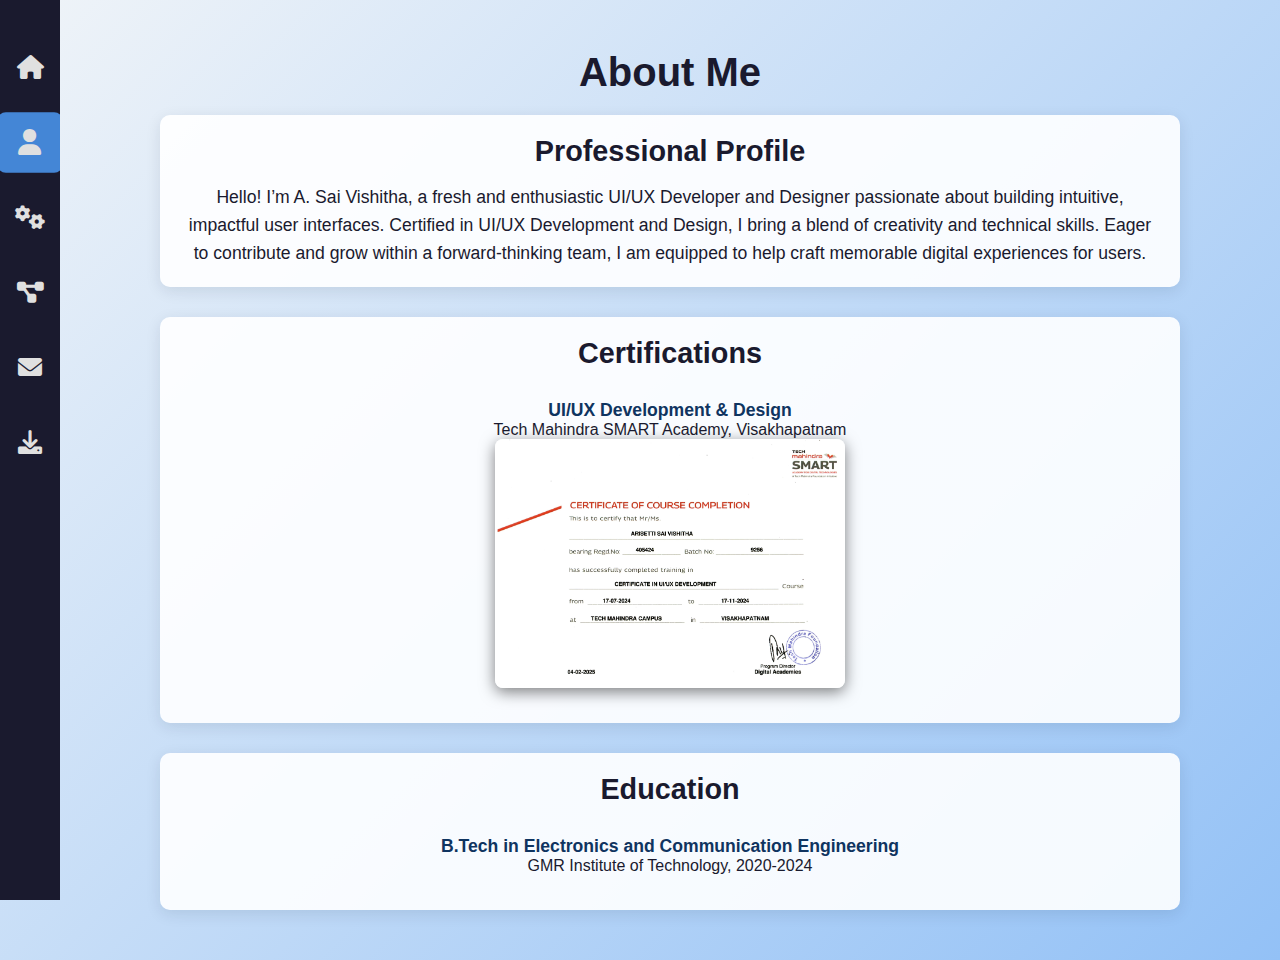
==== commit 2c7aa6e4: "changes" ====
--- a/about.html
+++ b/about.html
@@ -43,7 +43,7 @@
         <!-- Profile Introduction Section -->
         <div class="profile-intro">
           <h3>Professional Profile</h3>
-          <p>Hello! I’m A. Sai Vishitha, a fresh and enthusiastic UI/UX Designer and Developer passionate about building intuitive, impactful user interfaces. Certified in UI/UX Development and Design, I bring a blend of creativity and technical skills. Eager to contribute and grow within a forward-thinking team, I am equipped to help craft memorable digital experiences for users.</p>
+          <p>Hello! I’m A. Sai Vishitha, a fresh and enthusiastic UI/UX Developer and Designer passionate about building intuitive, impactful user interfaces. Certified in UI/UX Development and Design, I bring a blend of creativity and technical skills. Eager to contribute and grow within a forward-thinking team, I am equipped to help craft memorable digital experiences for users.</p>
         </div>
       
         <!-- Certifications Section -->
